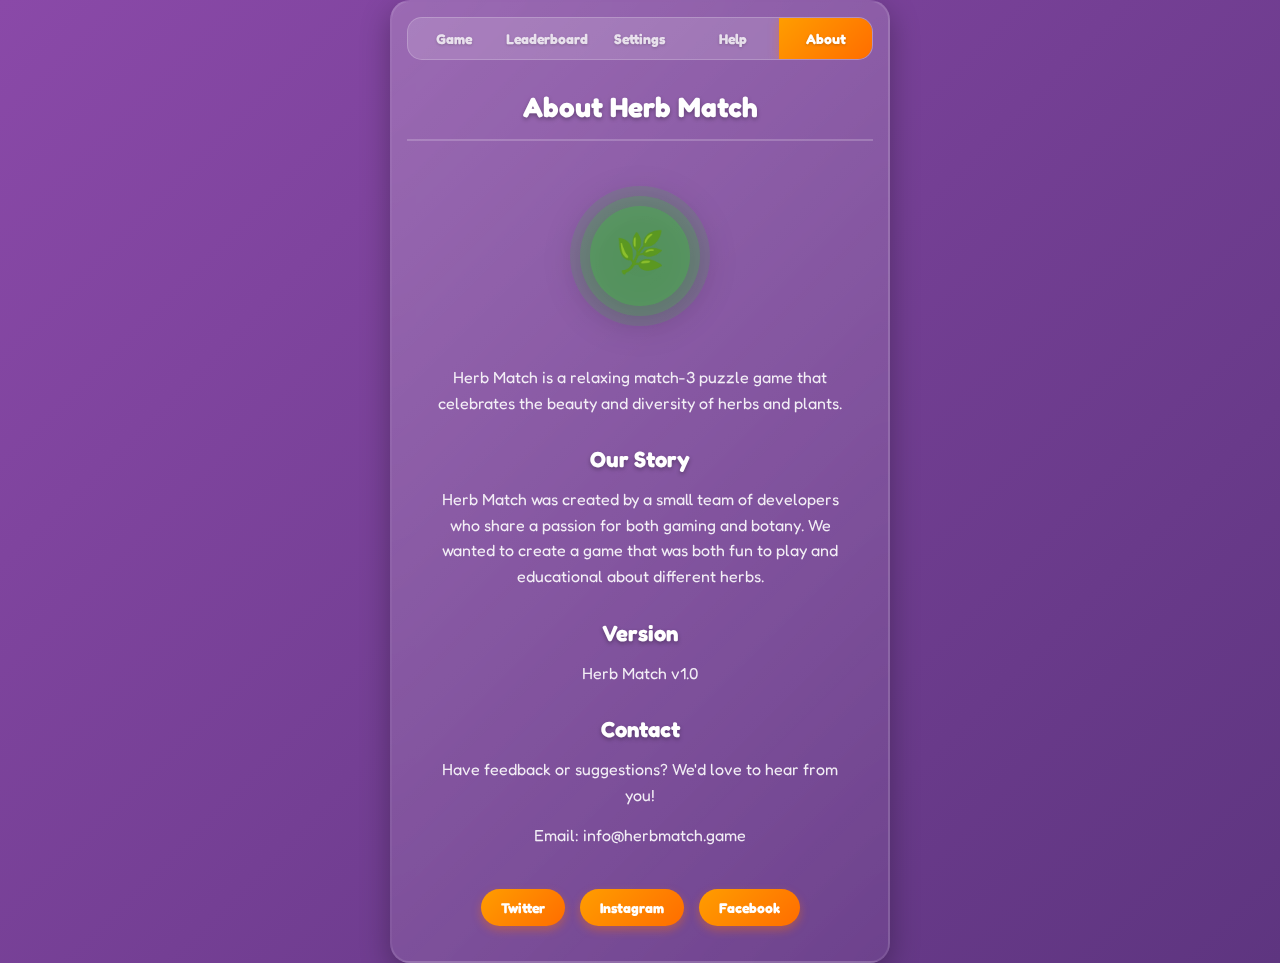
==== about.html @ 1730ea20 "first" ====
<!DOCTYPE html>
<html lang="en">
<head>
    <meta charset="UTF-8">
    <meta name="viewport" content="width=device-width, initial-scale=1.0">
    <title>About - Herb Match</title>
    <link rel="stylesheet" href="styles.css">
    <link href="https://fonts.googleapis.com/css2?family=Fredoka:wght@400;600&display=swap" rel="stylesheet">
</head>
<body>
    <div class="game-container">
        <nav class="navigation">
            <a href="index.html">Game</a>
            <a href="leaderboard.html">Leaderboard</a>
            <a href="settings.html">Settings</a>
            <a href="help.html">Help</a>
            <a href="about.html" class="active">About</a>
        </nav>
        
        <div class="page-header">
            <h1>About Herb Match</h1>
        </div>
        
        <div class="about-content">
            <div class="game-logo">
                <svg width="150" height="150" viewBox="0 0 150 150">
                    <circle cx="75" cy="75" r="70" fill="#4caf50" opacity="0.2"></circle>
                    <circle cx="75" cy="75" r="60" fill="#4caf50" opacity="0.3"></circle>
                    <circle cx="75" cy="75" r="50" fill="#4caf50" opacity="0.5"></circle>
                    <text x="75" y="85" font-size="40" text-anchor="middle">🌿</text>
                </svg>
            </div>
            
            <p>Herb Match is a relaxing match-3 puzzle game that celebrates the beauty and diversity of herbs and plants.</p>
            
            <h2>Our Story</h2>
            <p>Herb Match was created by a small team of developers who share a passion for both gaming and botany. We wanted to create a game that was both fun to play and educational about different herbs.</p>
            
            <h2>Version</h2>
            <p>Herb Match v1.0</p>
            
            <h2>Contact</h2>
            <p>Have feedback or suggestions? We'd love to hear from you!</p>
            <p>Email: info@herbmatch.game</p>
            
            <div class="social-links">
                <a href="#" class="social-link">Twitter</a>
                <a href="#" class="social-link">Instagram</a>
                <a href="#" class="social-link">Facebook</a>
            </div>
        </div>
    </div>
</body>
</html>
---- styles.css ----
* {
    margin: 0;
    padding: 0;
    box-sizing: border-box;
}

body {
    font-family: 'Fredoka', 'Arial', sans-serif;
    background: linear-gradient(135deg, #8a49a8, #5e3580);
    color: #ffffff;
    display: flex;
    justify-content: center;
    align-items: center;
    min-height: 100vh;
}

/* Theme styles */
body.theme-blue {
    background: linear-gradient(135deg, #4a7bb9, #2c4d79);
}

body.theme-purple {
    background: linear-gradient(135deg, #8a49a8, #5e3580);
}

body.theme-green {
    background: linear-gradient(135deg, #49a86a, #2c7950);
}

.game-container {
    width: 100%;
    max-width: 500px;
    background: linear-gradient(135deg, rgba(255,255,255,0.2), rgba(255,255,255,0.05));
    border-radius: 20px;
    box-shadow: 0 10px 30px rgba(0, 0, 0, 0.3);
    overflow: hidden;
    padding: 15px;
    backdrop-filter: blur(10px);
    border: 2px solid rgba(255, 255, 255, 0.1);
}

/* Navigation */
.navigation {
    display: flex;
    margin-bottom: 15px;
    background-color: rgba(255, 255, 255, 0.15);
    border-radius: 15px;
    overflow: hidden;
    border: 1px solid rgba(255, 255, 255, 0.2);
}

.navigation a {
    flex: 1;
    text-align: center;
    padding: 12px 5px;
    text-decoration: none;
    color: rgba(255, 255, 255, 0.8);
    font-weight: bold;
    font-size: 14px;
    transition: all 0.3s ease;
    text-shadow: 0 1px 3px rgba(0, 0, 0, 0.2);
}

.navigation a.active {
    background: linear-gradient(135deg, #ff9d00, #ff6d00);
    color: white;
    box-shadow: 0 2px 10px rgba(255, 109, 0, 0.4);
}

.theme-blue .navigation a.active {
    background: linear-gradient(135deg, #2196f3, #0d47a1);
    box-shadow: 0 2px 10px rgba(13, 71, 161, 0.4);
}

.theme-purple .navigation a.active {
    background: linear-gradient(135deg, #9c27b0, #6a1b9a);
    box-shadow: 0 2px 10px rgba(106, 27, 154, 0.4);
}

.theme-green .navigation a.active {
    background: linear-gradient(135deg, #4caf50, #2e7d32);
    box-shadow: 0 2px 10px rgba(46, 125, 50, 0.4);
}

.navigation a:hover:not(.active) {
    background-color: rgba(255, 255, 255, 0.1);
}

/* Page header */
.page-header {
    padding: 15px;
    margin-bottom: 20px;
    text-align: center;
    border-bottom: 2px solid rgba(255, 255, 255, 0.2);
}

.page-header h1 {
    font-size: 28px;
    color: #ffffff;
    text-shadow: 0 2px 4px rgba(0, 0, 0, 0.3);
}

/* Leaderboard styles */
.leaderboard {
    padding: 15px;
    background-color: rgba(255, 255, 255, 0.1);
    border-radius: 15px;
    box-shadow: inset 0 0 15px rgba(0, 0, 0, 0.1);
    border: 1px solid rgba(255, 255, 255, 0.2);
}

.leaderboard table {
    width: 100%;
    border-collapse: collapse;
}

.leaderboard th, .leaderboard td {
    padding: 12px;
    text-align: center;
    border-bottom: 1px solid rgba(255, 255, 255, 0.1);
}

.leaderboard th {
    background-color: rgba(255, 255, 255, 0.1);
    font-weight: bold;
    text-transform: uppercase;
    font-size: 14px;
    letter-spacing: 1px;
}

.leaderboard tbody tr:nth-child(1) {
    background: linear-gradient(90deg, rgba(255, 215, 0, 0.2), rgba(255, 215, 0, 0.05));
}

.leaderboard tbody tr:nth-child(2) {
    background: linear-gradient(90deg, rgba(192, 192, 192, 0.2), rgba(192, 192, 192, 0.05));
}

.leaderboard tbody tr:nth-child(3) {
    background: linear-gradient(90deg, rgba(205, 127, 50, 0.2), rgba(205, 127, 50, 0.05));
}

.empty-state {
    padding: 40px 30px;
    text-align: center;
    display: none;
    background-color: rgba(255, 255, 255, 0.1);
    border-radius: 15px;
    border: 1px solid rgba(255, 255, 255, 0.2);
}

.empty-state p {
    margin-bottom: 20px;
    color: rgba(255, 255, 255, 0.8);
    font-size: 16px;
}

/* Settings styles */
.settings-form {
    padding: 15px;
}

.setting-group {
    margin-bottom: 25px;
    background-color: rgba(255, 255, 255, 0.1);
    padding: 15px;
    border-radius: 15px;
    box-shadow: 0 4px 8px rgba(0, 0, 0, 0.1);
    border: 1px solid rgba(255, 255, 255, 0.1);
}

.setting-group label {
    display: block;
    margin-bottom: 10px;
    font-weight: bold;
    color: rgba(255, 255, 255, 0.9);
    text-shadow: 0 1px 2px rgba(0, 0, 0, 0.2);
}

.setting-group select, .setting-group input[type="text"] {
    width: 100%;
    padding: 12px 15px;
    border: 2px solid rgba(255, 255, 255, 0.2);
    border-radius: 10px;
    font-size: 16px;
    color: #ffffff;
    background: rgba(255, 255, 255, 0.1);
    backdrop-filter: blur(5px);
}

.setting-group select option {
    background-color: #552980;
    color: white;
}

.theme-blue .setting-group select option {
    background-color: #2c4d79;
}

.theme-green .setting-group select option {
    background-color: #2c7950;
}

.setting-actions {
    display: flex;
    justify-content: space-between;
    margin-top: 30px;
}

/* Toggle switch */
.switch {
    position: relative;
    display: inline-block;
    width: 60px;
    height: 34px;
}

.switch input {
    opacity: 0;
    width: 0;
    height: 0;
}

.slider {
    position: absolute;
    cursor: pointer;
    top: 0;
    left: 0;
    right: 0;
    bottom: 0;
    background-color: rgba(255, 255, 255, 0.15);
    transition: .4s;
}

.slider:before {
    position: absolute;
    content: "";
    height: 26px;
    width: 26px;
    left: 4px;
    bottom: 4px;
    background-color: white;
    transition: .4s;
    box-shadow: 0 0 8px rgba(0, 0, 0, 0.3);
}

input:checked + .slider {
    background: linear-gradient(135deg, #ff9d00, #ff6d00);
}

.theme-blue input:checked + .slider {
    background: linear-gradient(135deg, #2196f3, #0d47a1);
}

.theme-purple input:checked + .slider {
    background: linear-gradient(135deg, #9c27b0, #6a1b9a);
}

.theme-green input:checked + .slider {
    background: linear-gradient(135deg, #4caf50, #2e7d32);
}

input:checked + .slider:before {
    transform: translateX(26px);
}

.slider.round {
    border-radius: 34px;
}

.slider.round:before {
    border-radius: 50%;
}

/* Help page styles */
.help-content {
    padding: 15px;
}

.help-section {
    margin-bottom: 30px;
    background-color: rgba(255, 255, 255, 0.1);
    padding: 20px;
    border-radius: 15px;
    box-shadow: 0 4px 8px rgba(0, 0, 0, 0.1);
    border: 1px solid rgba(255, 255, 255, 0.1);
}

.help-section h2 {
    margin-bottom: 15px;
    padding-bottom: 10px;
    border-bottom: 1px solid rgba(255, 255, 255, 0.2);
    color: #ffffff;
    font-size: 20px;
    text-shadow: 0 2px 4px rgba(0, 0, 0, 0.3);
}

.help-section p, .help-section li {
    margin-bottom: 10px;
    line-height: 1.6;
    color: rgba(255, 255, 255, 0.9);
}

.help-section ul {
    padding-left: 20px;
}

.help-image {
    margin: 15px 0;
    display: flex;
    justify-content: center;
    background-color: rgba(255, 255, 255, 0.05);
    padding: 15px;
    border-radius: 10px;
}

/* About page styles */
.about-content {
    padding: 20px;
    text-align: center;
}

.game-logo {
    margin: 0 auto 30px;
    width: 150px;
    filter: drop-shadow(0 5px 15px rgba(0, 0, 0, 0.3));
}

.about-content h2 {
    margin: 30px 0 15px;
    color: #ffffff;
    text-shadow: 0 2px 4px rgba(0, 0, 0, 0.3);
    font-size: 22px;
}

.about-content p {
    margin-bottom: 15px;
    line-height: 1.6;
    color: rgba(255, 255, 255, 0.9);
}

.social-links {
    margin-top: 40px;
    display: flex;
    justify-content: center;
    gap: 15px;
}

.social-link {
    padding: 10px 20px;
    background: linear-gradient(135deg, #ff9d00, #ff6d00);
    color: white;
    text-decoration: none;
    border-radius: 50px;
    font-size: 14px;
    font-weight: bold;
    transition: all 0.3s ease;
    box-shadow: 0 4px 10px rgba(255, 109, 0, 0.4);
}

.theme-blue .social-link {
    background: linear-gradient(135deg, #2196f3, #0d47a1);
    box-shadow: 0 4px 10px rgba(13, 71, 161, 0.4);
}

.theme-purple .social-link {
    background: linear-gradient(135deg, #9c27b0, #6a1b9a);
    box-shadow: 0 4px 10px rgba(106, 27, 154, 0.4);
}

.theme-green .social-link {
    background: linear-gradient(135deg, #4caf50, #2e7d32);
    box-shadow: 0 4px 10px rgba(46, 125, 50, 0.4);
}

.social-link:hover {
    opacity: 0.9;
    transform: translateY(-2px);
    box-shadow: 0 6px 15px rgba(255, 109, 0, 0.5);
}

/* Message notification */
.message {
    position: fixed;
    bottom: -60px;
    left: 50%;
    transform: translateX(-50%);
    background: linear-gradient(135deg, #ff9d00, #ff6d00);
    color: white;
    padding: 12px 25px;
    border-radius: 50px;
    box-shadow: 0 5px 20px rgba(0, 0, 0, 0.3);
    transition: bottom 0.3s ease;
    z-index: 1000;
    font-weight: bold;
}

.message.show {
    bottom: 30px;
}

.header {
    display: flex;
    justify-content: space-between;
    align-items: center;
    padding: 15px;
    margin-bottom: 15px;
    background: linear-gradient(135deg, #ff9d00, #ff6d00);
    color: white;
    border-radius: 15px;
    box-shadow: 0 4px 15px rgba(255, 109, 0, 0.4);
}

.theme-blue .header {
    background: linear-gradient(135deg, #2196f3, #0d47a1);
    box-shadow: 0 4px 15px rgba(13, 71, 161, 0.4);
}

.theme-purple .header {
    background: linear-gradient(135deg, #9c27b0, #6a1b9a);
    box-shadow: 0 4px 15px rgba(106, 27, 154, 0.4);
}

.theme-green .header {
    background: linear-gradient(135deg, #4caf50, #2e7d32);
    box-shadow: 0 4px 15px rgba(46, 125, 50, 0.4);
}

.score-container {
    display: flex;
    flex-direction: column;
}

.score, .moves, .timer {
    font-size: 18px;
    font-weight: bold;
    text-shadow: 0 1px 3px rgba(0, 0, 0, 0.3);
}

.game-board {
    display: grid;
    grid-template-columns: repeat(6, 1fr);
    grid-template-rows: repeat(6, 1fr);
    gap: 8px;
    width: 100%;
    aspect-ratio: 1/1;
    background-color: rgba(255, 255, 255, 0.1);
    border-radius: 15px;
    padding: 10px;
    margin-bottom: 15px;
    box-shadow: inset 0 0 20px rgba(0, 0, 0, 0.1);
    border: 2px solid rgba(255, 255, 255, 0.1);
}

.herb {
    background: linear-gradient(135deg, rgba(255,255,255,0.25), rgba(255,255,255,0.1));
    border-radius: 12px;
    display: flex;
    justify-content: center;
    align-items: center;
    cursor: pointer;
    transition: all 0.3s ease;
    position: relative;
    font-size: 32px;
    box-shadow: 0 4px 8px rgba(0, 0, 0, 0.2);
    border: 2px solid rgba(255, 255, 255, 0.2);
    backdrop-filter: blur(5px);
    animation: appear 0.3s forwards;
}

@keyframes appear {
    from {
        transform: scale(0);
        opacity: 0;
    }
    to {
        transform: scale(1);
        opacity: 1;
    }
}

.herb.selected {
    transform: scale(0.9);
    box-shadow: 0 0 15px rgba(255, 255, 255, 0.8), 0 0 30px rgba(255, 215, 0, 0.6);
    border-color: rgba(255, 215, 0, 0.8);
}

.herb.matching {
    animation: matching 0.5s infinite alternate;
}

@keyframes matching {
    from {
        transform: scale(0.95);
        box-shadow: 0 0 5px rgba(255, 255, 255, 0.5);
        border-color: rgba(255, 255, 255, 0.5);
    }
    to {
        transform: scale(1.05);
        box-shadow: 0 0 20px rgba(255, 255, 255, 0.9), 0 0 40px rgba(255, 215, 0, 0.7);
        border-color: rgba(255, 215, 0, 0.9);
    }
}

.herb.eliminated {
    opacity: 0;
    transform: scale(0);
    transition: all 0.3s ease;
}

.herb.hint {
    animation: hint-pulse 1s infinite alternate;
    box-shadow: 0 0 15px rgba(255, 255, 0, 0.8), 0 0 30px rgba(255, 255, 0, 0.6);
    border-color: rgba(255, 255, 0, 0.8);
}

@keyframes hint-pulse {
    from {
        transform: scale(0.95);
    }
    to {
        transform: scale(1.05);
    }
}

.button-container {
    display: flex;
    justify-content: center;
    margin-top: 15px;
}

#hint-button.disabled {
    opacity: 0.6;
    cursor: not-allowed;
    transform: none;
    box-shadow: none;
}

.bottom-bar {
    display: flex;
    justify-content: space-between;
    padding: 15px;
    background: linear-gradient(135deg, #ff9d00, #ff6d00);
    color: white;
    border-radius: 15px;
    box-shadow: 0 4px 15px rgba(255, 109, 0, 0.4);
}

.theme-blue .bottom-bar {
    background: linear-gradient(135deg, #2196f3, #0d47a1);
    box-shadow: 0 4px 15px rgba(13, 71, 161, 0.4);
}

.theme-purple .bottom-bar {
    background: linear-gradient(135deg, #9c27b0, #6a1b9a);
    box-shadow: 0 4px 15px rgba(106, 27, 154, 0.4);
}

.theme-green .bottom-bar {
    background: linear-gradient(135deg, #4caf50, #2e7d32);
    box-shadow: 0 4px 15px rgba(46, 125, 50, 0.4);
}

.level, .target {
    font-size: 18px;
    font-weight: bold;
    text-shadow: 0 1px 3px rgba(0, 0, 0, 0.3);
}

.modal {
    display: none;
    position: fixed;
    top: 0;
    left: 0;
    width: 100%;
    height: 100%;
    background-color: rgba(0, 0, 0, 0.7);
    z-index: 1000;
    justify-content: center;
    align-items: center;
    backdrop-filter: blur(5px);
}

.modal.show {
    display: flex;
}

.modal-content {
    background: linear-gradient(135deg, rgba(255,255,255,0.2), rgba(255,255,255,0.05));
    padding: 30px;
    border-radius: 20px;
    max-width: 80%;
    text-align: center;
    box-shadow: 0 15px 35px rgba(0, 0, 0, 0.3);
    border: 2px solid rgba(255, 255, 255, 0.1);
    backdrop-filter: blur(10px);
    color: white;
}

.modal-content h2 {
    color: #ffffff;
    margin-bottom: 20px;
    font-size: 28px;
    text-shadow: 0 2px 5px rgba(0, 0, 0, 0.3);
}

.modal-content p {
    margin-bottom: 15px;
    color: rgba(255, 255, 255, 0.9);
    font-size: 18px;
}

button {
    background: linear-gradient(135deg, #ff9d00, #ff6d00);
    color: white;
    border: none;
    padding: 14px 28px;
    border-radius: 50px;
    font-size: 16px;
    font-weight: bold;
    cursor: pointer;
    transition: all 0.3s ease;
    margin-top: 15px;
    box-shadow: 0 4px 15px rgba(255, 109, 0, 0.4);
    text-transform: uppercase;
    letter-spacing: 1px;
}

.theme-blue button {
    background: linear-gradient(135deg, #2196f3, #0d47a1);
    box-shadow: 0 4px 15px rgba(13, 71, 161, 0.4);
}

.theme-purple button {
    background: linear-gradient(135deg, #9c27b0, #6a1b9a);
    box-shadow: 0 4px 15px rgba(106, 27, 154, 0.4);
}

.theme-green button {
    background: linear-gradient(135deg, #4caf50, #2e7d32);
    box-shadow: 0 4px 15px rgba(46, 125, 50, 0.4);
}

button:hover {
    transform: translateY(-3px);
    box-shadow: 0 8px 20px rgba(255, 109, 0, 0.5);
}

.theme-blue button:hover {
    box-shadow: 0 8px 20px rgba(13, 71, 161, 0.5);
}

.theme-purple button:hover {
    box-shadow: 0 8px 20px rgba(106, 27, 154, 0.5);
}

.theme-green button:hover {
    box-shadow: 0 8px 20px rgba(46, 125, 50, 0.5);
}

@media (max-width: 500px) {
    .game-container {
        border-radius: 0;
        height: 100vh;
        max-width: 100%;
    }
    
    .modal-content {
        max-width: 90%;
        padding: 20px;
    }
}
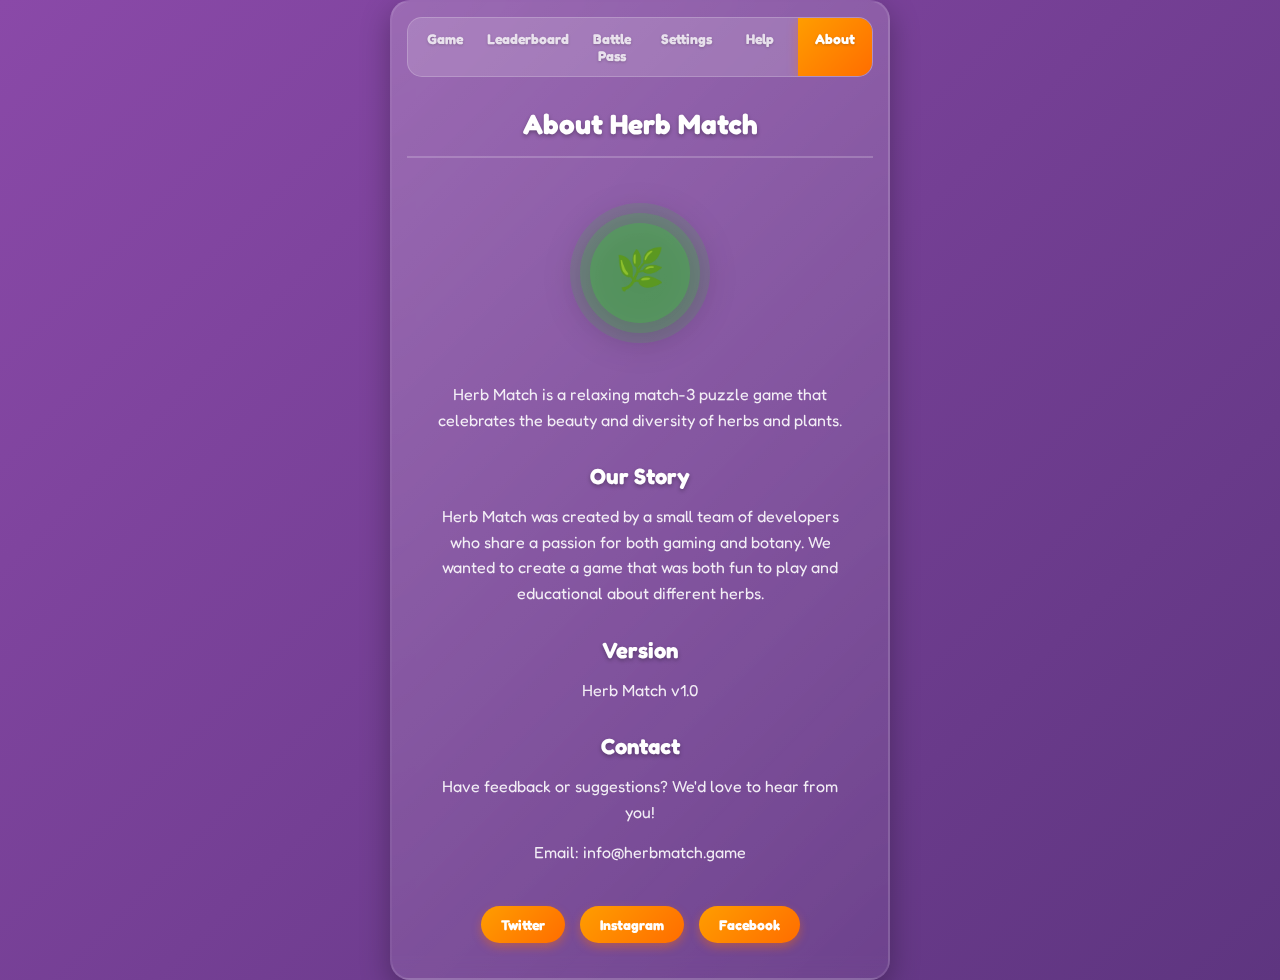
==== commit f07a32b4: "fix" ====
--- a/about.html
+++ b/about.html
@@ -12,6 +12,7 @@
         <nav class="navigation">
             <a href="index.html">Game</a>
             <a href="leaderboard.html">Leaderboard</a>
+            <a href="battle-pass.html">Battle Pass</a>
             <a href="settings.html">Settings</a>
             <a href="help.html">Help</a>
             <a href="about.html" class="active">About</a>
--- a/styles.css
+++ b/styles.css
@@ -409,6 +409,7 @@
     color: white;
     border-radius: 15px;
     box-shadow: 0 4px 15px rgba(255, 109, 0, 0.4);
+    position: relative;
 }
 
 .theme-blue .header {
@@ -435,6 +436,13 @@
     font-size: 18px;
     font-weight: bold;
     text-shadow: 0 1px 3px rgba(0, 0, 0, 0.3);
+}
+
+.timer {
+    font-size: 18px;
+    font-weight: bold;
+    text-shadow: 0 1px 3px rgba(0, 0, 0, 0.3);
+    margin-right: 80px;
 }
 
 .game-board {
@@ -523,17 +531,31 @@
     }
 }
 
-.button-container {
-    display: flex;
-    justify-content: center;
-    margin-top: 15px;
-}
-
-#hint-button.disabled {
+.hint-button {
+    position: absolute;
+    right: 15px;
+    top: 50%;
+    transform: translateY(-50%);
+    font-size: 14px;
+    padding: 8px 15px;
+    background: rgba(255, 255, 255, 0.25);
+    border: 1px solid rgba(255, 255, 255, 0.4);
+    color: white;
+    border-radius: 50px;
+    box-shadow: 0 2px 8px rgba(0, 0, 0, 0.2);
+    cursor: pointer;
+    transition: all 0.3s ease;
+    z-index: 5;
+}
+
+.hint-button:hover:not(.disabled) {
+    background: rgba(255, 255, 255, 0.35);
+    transform: translateY(-50%) scale(1.05);
+}
+
+.hint-button.disabled {
     opacity: 0.6;
     cursor: not-allowed;
-    transform: none;
-    box-shadow: none;
 }
 
 .bottom-bar {
@@ -658,6 +680,186 @@
     box-shadow: 0 8px 20px rgba(46, 125, 50, 0.5);
 }
 
+/* Battle Pass Styles */
+.battle-pass-container {
+    padding: 15px;
+    background-color: rgba(255, 255, 255, 0.1);
+    border-radius: 15px;
+    box-shadow: inset 0 0 15px rgba(0, 0, 0, 0.1);
+    border: 1px solid rgba(255, 255, 255, 0.2);
+    margin-bottom: 20px;
+}
+
+.battle-pass-title {
+    text-align: center;
+    margin-bottom: 20px;
+}
+
+.battle-pass-title h2 {
+    font-size: 24px;
+    margin-bottom: 10px;
+    color: #ffffff;
+    text-shadow: 0 2px 4px rgba(0, 0, 0, 0.3);
+}
+
+.battle-pass-progress {
+    margin-bottom: 30px;
+}
+
+.progress-info {
+    display: flex;
+    justify-content: space-between;
+    margin-bottom: 10px;
+}
+
+.progress-bar {
+    height: 20px;
+    background-color: rgba(255, 255, 255, 0.1);
+    border-radius: 10px;
+    overflow: hidden;
+    border: 1px solid rgba(255, 255, 255, 0.2);
+}
+
+.progress-fill {
+    height: 100%;
+    background: linear-gradient(135deg, #ff9d00, #ff6d00);
+    transition: width 0.3s ease;
+}
+
+.theme-blue .progress-fill {
+    background: linear-gradient(135deg, #2196f3, #0d47a1);
+}
+
+.theme-purple .progress-fill {
+    background: linear-gradient(135deg, #9c27b0, #6a1b9a);
+}
+
+.theme-green .progress-fill {
+    background: linear-gradient(135deg, #4caf50, #2e7d32);
+}
+
+.battle-pass-rewards {
+    display: grid;
+    grid-template-columns: repeat(auto-fill, minmax(100px, 1fr));
+    gap: 15px;
+    margin-top: 20px;
+}
+
+.reward-item {
+    background-color: rgba(255, 255, 255, 0.1);
+    border-radius: 12px;
+    padding: 15px 10px;
+    text-align: center;
+    transition: all 0.3s ease;
+    border: 2px solid rgba(255, 255, 255, 0.2);
+    position: relative;
+}
+
+.reward-item.locked {
+    opacity: 0.6;
+    filter: grayscale(70%);
+}
+
+.reward-item.unlocked {
+    box-shadow: 0 5px 15px rgba(255, 215, 0, 0.3);
+    border-color: rgba(255, 215, 0, 0.5);
+}
+
+.reward-item.premium {
+    background: linear-gradient(135deg, rgba(255, 215, 0, 0.2), rgba(218, 165, 32, 0.1));
+    border-color: rgba(255, 215, 0, 0.6);
+}
+
+.reward-level {
+    font-size: 12px;
+    margin-bottom: 10px;
+    color: rgba(255, 255, 255, 0.8);
+}
+
+.reward-icon {
+    font-size: 24px;
+    margin-bottom: 10px;
+}
+
+.reward-name {
+    font-size: 14px;
+    color: white;
+    font-weight: bold;
+}
+
+.battle-pass-themes {
+    padding: 15px;
+    background-color: rgba(255, 255, 255, 0.1);
+    border-radius: 15px;
+    box-shadow: inset 0 0 15px rgba(0, 0, 0, 0.1);
+    border: 1px solid rgba(255, 255, 255, 0.2);
+}
+
+.battle-pass-themes h2 {
+    text-align: center;
+    margin-bottom: 20px;
+    color: #ffffff;
+    text-shadow: 0 2px 4px rgba(0, 0, 0, 0.3);
+}
+
+.theme-selector {
+    display: grid;
+    grid-template-columns: repeat(auto-fill, minmax(140px, 1fr));
+    gap: 15px;
+}
+
+.theme-option {
+    background-color: rgba(255, 255, 255, 0.1);
+    border-radius: 12px;
+    padding: 15px;
+    text-align: center;
+    cursor: pointer;
+    transition: all 0.3s ease;
+    border: 2px solid rgba(255, 255, 255, 0.2);
+}
+
+.theme-option:hover {
+    background-color: rgba(255, 255, 255, 0.2);
+    transform: translateY(-5px);
+}
+
+.theme-icon {
+    font-size: 32px;
+    margin-bottom: 10px;
+}
+
+.theme-name {
+    font-size: 14px;
+    font-weight: bold;
+    color: white;
+}
+
+.reward-notification {
+    position: fixed;
+    top: 30px;
+    left: 50%;
+    transform: translateX(-50%) translateY(-100px);
+    background: linear-gradient(135deg, rgba(255,255,255,0.2), rgba(255,255,255,0.05));
+    padding: 20px;
+    border-radius: 15px;
+    box-shadow: 0 10px 30px rgba(0, 0, 0, 0.4);
+    backdrop-filter: blur(10px);
+    border: 2px solid rgba(255, 215, 0, 0.5);
+    z-index: 1000;
+    text-align: center;
+    transition: transform 0.4s ease;
+    max-width: 300px;
+}
+
+.reward-notification.show {
+    transform: translateX(-50%) translateY(0);
+}
+
+.reward-icon.large {
+    font-size: 48px;
+    margin: 15px 0;
+}
+
 @media (max-width: 500px) {
     .game-container {
         border-radius: 0;
